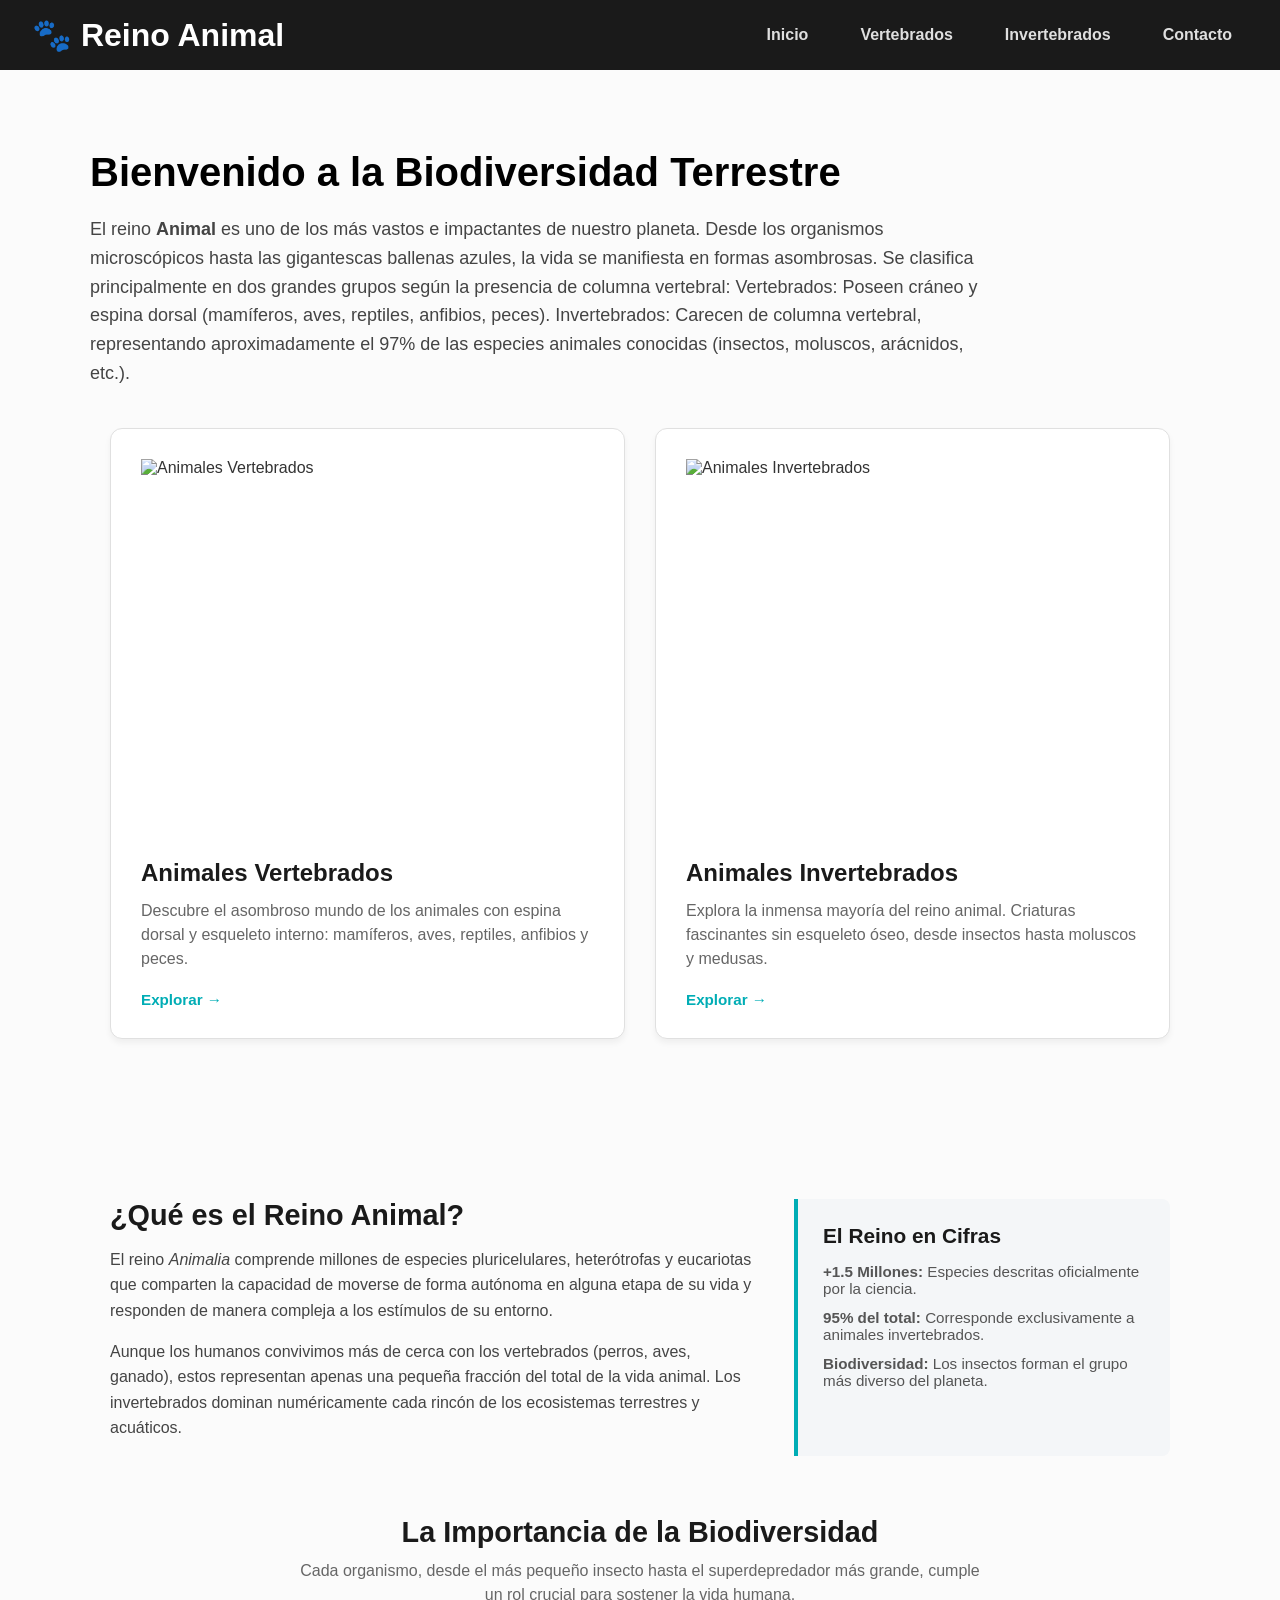
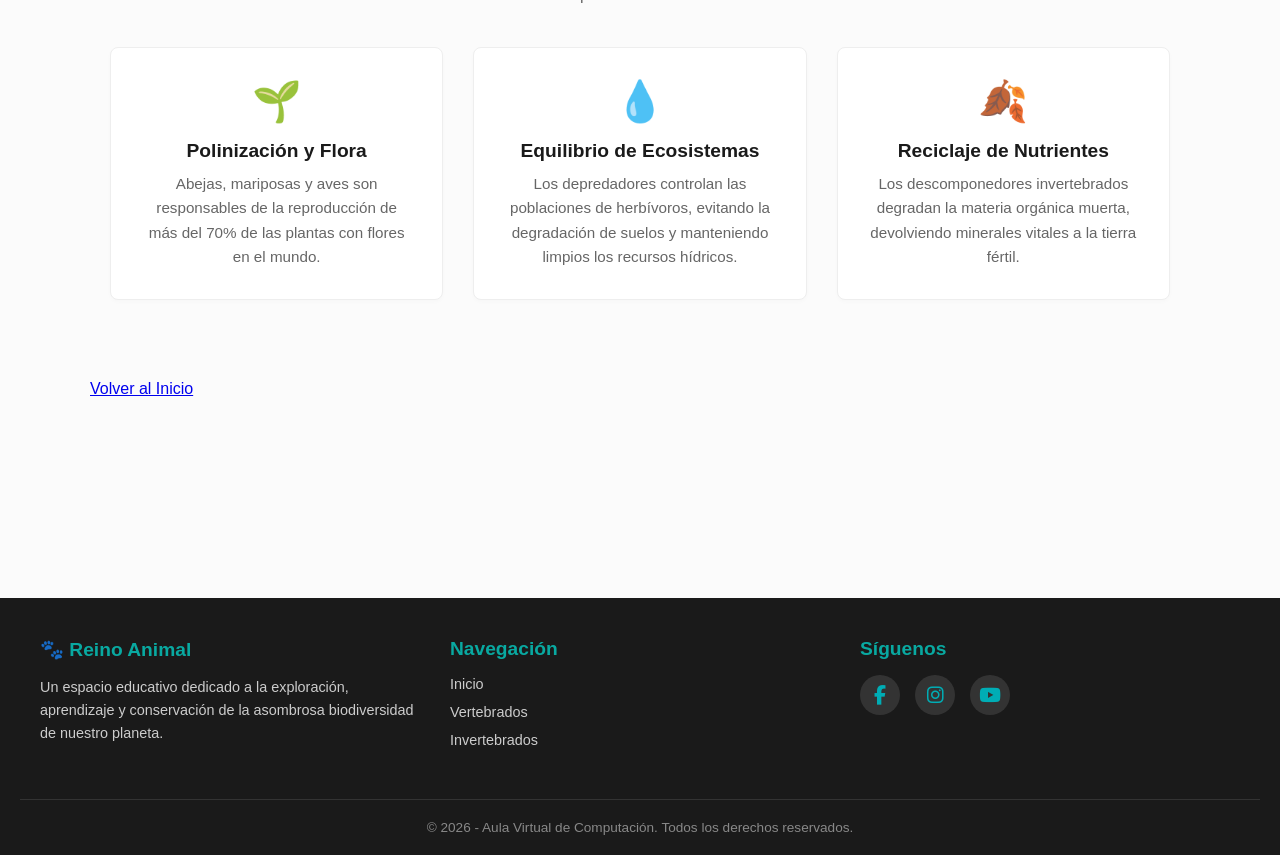
==== index.html @ ed81ebf7 "AnimalWeb done" ====
<!DOCTYPE html>
<html lang="es">
<head>
    <meta charset="UTF-8">
    <meta name="viewport" content="width=device-width, initial-scale=1.0">
    <title>Reino Animal - Inicio</title>
    <link rel="stylesheet" href="./css/styles.css">
    <link rel="stylesheet" href="https://cdnjs.cloudflare.com/ajax/libs/font-awesome/6.4.2/css/all.min.css">
    <link rel="icon" href="./icon/animal.png">
</head>
<body>

    <header>
        <div class="logo">
            <h1>🐾 Reino Animal</h1>
        </div>
        <nav>
            <ul class="nav-links">
                <li><a href="index.html" class="active">Inicio</a></li>
                <li><a href="vertebrados.html">Vertebrados</a></li>
                <li><a href="invertebrados.html">Invertebrados</a></li>
                <li><a href="contacto.html">Contacto</a></li>
            </ul>
        </nav>
    </header>

    <main>
        
        <section class="hero" id="index">
            <h2>Bienvenido a la Biodiversidad Terrestre</h2>
            <p>El reino <strong>Animal</strong> es uno de los más vastos e impactantes de nuestro planeta. Desde los organismos microscópicos hasta las gigantescas ballenas azules, la vida se manifiesta en formas asombrosas. Se clasifica principalmente en dos grandes grupos según la presencia de columna vertebral:

Vertebrados: Poseen cráneo y espina dorsal (mamíferos, aves, reptiles, anfibios, peces). 
Invertebrados: Carecen de columna vertebral, representando aproximadamente el 97% de las especies animales conocidas (insectos, moluscos, arácnidos, etc.). </p>
        </section>

        <section class="grid-container">
            <a href="vertebrados.html" class="card">
                <div class="card-content">
                    <img src="https://imgs.search.brave.com/_ILsyGdEmPkruqqXO8xOfXwnLP2t6zdFhFp_KWKB2XE/rs:fit:860:0:0:0/g:ce/aHR0cHM6Ly9zdGF0/aWMudmVjdGVlenku/Y29tL3N5c3RlbS9y/ZXNvdXJjZXMvdGh1/bWJuYWlscy8wNzcv/MTcxLzcxNi9zbWFs/bC9kb2dzLW9mLWRp/ZmZlcmVudC1icmVl/ZHMtb24tYS13aGl0/ZS1iYWNrZ3JvdW5k/LWZyZWUtcGhvdG8u/anBn" alt="Animales Vertebrados" class="card-image">
                    <h3>Animales Vertebrados</h3>
                    <p>Descubre el asombroso mundo de los animales con espina dorsal y esqueleto interno: mamíferos, aves, reptiles, anfibios y peces.</p>
                    <span class="card-btn">Explorar &rarr;</span>
                </div>
            </a>

            <a href="invertebrados.html" class="card">
                <div class="card-content">
                    <img src="https://imgs.search.brave.com/o3ZPYvVtrviV8y4clyNqETHTpah1r-XE-awm1dqXC7M/rs:fit:860:0:0:0/g:ce/aHR0cHM6Ly9jb250/ZW50Lm5hdGlvbmFs/Z2VvZ3JhcGhpYy5j/b20uZXMvbWVkaW8v/MjAyMi8xMi8xMi9t/ZWR1c2EtMV8xOGY3/MTg4Nl8yMjEyMTIx/NjA0MDJfMTI4MHg3/MjAuanBn" alt="Animales Invertebrados" class="card-image">
                    <h3>Animales Invertebrados</h3>
                    <p>Explora la inmensa mayoría del reino animal. Criaturas fascinantes sin esqueleto óseo, desde insectos hasta moluscos y medusas.</p>
                    <span class="card-btn">Explorar &rarr;</span>
                </div>
            </a>
        </section>

        <section class="info-section">
            <div class="info-container">
                <article class="info-text">
                    <h3>¿Qué es el Reino Animal?</h3>
                    <p>El reino <em>Animalia</em> comprende millones de especies pluricelulares, heterótrofas y eucariotas que comparten la capacidad de moverse de forma autónoma en alguna etapa de su vida y responden de manera compleja a los estímulos de su entorno.</p>
                    <p>Aunque los humanos convivimos más de cerca con los vertebrados (perros, aves, ganado), estos representan apenas una pequeña fracción del total de la vida animal. Los invertebrados dominan numéricamente cada rincón de los ecosistemas terrestres y acuáticos.</p>
                </article>
                
                <div class="stats-box">
                    <h4>El Reino en Cifras</h4>
                    <ul>
                        <li><strong>+1.5 Millones:</strong> Especies descritas oficialmente por la ciencia.</li>
                        <li><strong>95% del total:</strong> Corresponde exclusivamente a animales invertebrados.</li>
                        <li><strong>Biodiversidad:</strong> Los insectos forman el grupo más diverso del planeta.</li>
                    </ul>
                </div>
            </div>
        </section>

        <section class="features-section">
            <h3>La Importancia de la Biodiversidad</h3>
            <p class="section-subtitle">Cada organismo, desde el más pequeño insecto hasta el superdepredador más grande, cumple un rol crucial para sostener la vida humana.</p>
            
            <div class="features-grid">
                <div class="feature-item">
                    <span class="feature-icon">🌱</span>
                    <h5>Polinización y Flora</h5>
                    <p>Abejas, mariposas y aves son responsables de la reproducción de más del 70% de las plantas con flores en el mundo.</p>
                </div>
                
                <div class="feature-item">
                    <span class="feature-icon">💧</span>
                    <h5>Equilibrio de Ecosistemas</h5>
                    <p>Los depredadores controlan las poblaciones de herbívoros, evitando la degradación de suelos y manteniendo limpios los recursos hídricos.</p>
                </div>
                
                <div class="feature-item">
                    <span class="feature-icon">🍂</span>
                    <h5>Reciclaje de Nutrientes</h5>
                    <p>Los descomponedores invertebrados degradan la materia orgánica muerta, devolviendo minerales vitales a la tierra fértil.</p>
                </div>
            </div>
        </section>
            <a href="#index" class="btn-volver">Volver al Inicio</a>

    </main>

   <footer class="main-footer">
    <div class="footer-container">
        
        <div class="footer-column">
            <h3>🐾 Reino Animal</h3>
            <p>Un espacio educativo dedicado a la exploración, aprendizaje y conservación de la asombrosa biodiversidad de nuestro planeta.</p>
        </div>

        <div class="footer-column">
            <h3>Navegación</h3>
            <ul>
                <li><a href="index.html">Inicio</a></li>
                <li><a href="vertebrados.html">Vertebrados</a></li>
                <li><a href="invertebrados.html">Invertebrados</a></li>
            </ul>
        </div>

        <div class="footer-column">
            <h3>Síguenos</h3>
            <div class="social-links">
                <a href="#" class="social-icon facebook" title="Facebook"><i class="fab fa-facebook-f"></i></a>
                <a href="#" class="social-icon instagram" title="Instagram"><i class="fab fa-instagram"></i></a>
                <a href="#" class="social-icon youtube" title="YouTube"><i class="fab fa-youtube"></i></a>
                <!-- <a href="#" class="social-icon contacto" title="Contacto Técnico"><i class="fas fa-envelope"></i></a> -->
            </div>
        </div>

    </div>

    <div class="footer-bottom">
        <p>&copy; 2026 - Aula Virtual de Computación. Todos los derechos reservados.</p>
    </div>
</footer>

</body>
</html>
---- css/styles.css ----
* {
    margin: 0;
    padding: 0;
    box-sizing: border-box;
    font-family: 'Segoe UI', Tahoma, Geneva, Verdana, sans-serif;
    scroll-behavior: smooth;
}
body{
    display: flex;
    background-color: #fbfbfb;
    flex-direction: column;
    min-height: 100vh;
    margin: 0;
}
main{
    /* padding: 20px; */
    max-width: 100%;
    margin: 0 auto;
    flex-grow: 1;
    padding-bottom: 200px;
}

header {
    background-color: #1a1a1a;
    color: #ffffff;
    padding: 1rem 2rem;
    display: flex; 
    justify-content: space-between;
    align-items: center; 
    position: sticky;
    top: 0;
    z-index: 1000;
}

.nav-links {
    list-style: none;
    display: flex;
    gap: 20px; 
}

.nav-links a {
    color: #dfdfdf;
    text-decoration: none;
    font-weight: 600;
    padding: 8px 16px;
    border-radius: 4px;
    transition: all 0.4s ease; 
}
.nav-links a:hover {
    /* background-color: #00adb5; */
    color: #05b8d3b2;
}
.hero h2{
    /* background-color: red; */
    font-size: 40px;
    padding-top: 80px;
    padding-bottom: 20px;
}
.hero p{
    font-size: 18px;
    color: #444444;
    line-height: 1.6;
    max-width: 900px;
}
.contacto{
    /* background-color: red; */
    /* margin: 0 auto; */
    padding-top: 30px;
    align-items: center;
    justify-content: center;
    text-align: center;
    max-width: 500px;
    margin: auto;
}
.contacto p{
    font-size: 18px;
    color: #444444;
    line-height: 1.6;
    max-width: 700px;
    margin: 20px auto;
}

.social-links {
    display: flex;
    gap: 15px;
}

.social-links a {
    color: #00adb5;
    text-decoration: none;
}

.grid-container {
    max-width: 1100px;
    margin: 40px auto;
    padding: 0 20px;
    display: grid;
    grid-template-columns: repeat(auto-fit, minmax(300px, 2fr));
    gap: 30px; 
}

.card {
    background-color: #ffffff;
    border-radius: 12px;
    text-decoration: none; 
    color: #333333;
    border: 1px solid #e0e0e0;
    overflow: hidden;
    box-shadow: 0 4px 6px rgba(0, 0, 0, 0.05);
    transition: transform 0.3s ease, box-shadow 0.3s ease, border-color 0.3s ease;
}

.card-content {
    padding: 30px;
    display: flex;
    flex-direction: column;
    height: 100%;
}

.card-icon {
    font-size: 3rem;
    margin-bottom: 15px;
}

.card h3 {
    font-size: 1.5rem;
    color: #1a1a1a;
    margin-bottom: 12px;
}

.card p {
    font-size: 1rem;
    color: #666666;
    line-height: 1.5;
    flex-grow: 1; 
    margin-bottom: 20px;
}

.card-btn {
    align-self: flex-start;
    color: #00adb5;
    font-weight: 600;
    font-size: 0.95rem;
    transition: color 0.2s ease;
}


.card:hover {
    transform: translateY(-5px) scale(1.03);
    box-shadow: 0 12px 20px rgba(0, 0, 0, 0.15);
    border-color: #00adb5;
}

.card:hover .card-btn {
    color: #007a80;
}
.card-image{
    width: 100%;
    height: 400px;
    object-fit: cover;
    /* border-bottom: 1px solid #e0e0e0;  */
    padding-bottom: 20px;
}

.info-section {
    max-width: 1100px;
    margin: 60px auto;
    padding: 0 20px;
}

.info-container {
    padding-top: 100px;
    display: flex;
    gap: 40px;
    flex-wrap: wrap; 
}

.info-text {
    flex: 2; 
    min-width: 300px;
}

.info-text h3 {
    font-size: 1.8rem;
    color: #1a1a1a;
    margin-bottom: 15px;
}

.info-text p {
    color: #444444;
    line-height: 1.6;
    margin-bottom: 15px;
}

.stats-box {
    flex: 1; 
    background-color: #f4f6f8;
    border-left: 4px solid #00adb5;
    padding: 25px;
    border-radius: 0 8px 8px 0;
    min-width: 250px;
}

.stats-box h4 {
    font-size: 1.3rem;
    color: #1a1a1a;
    margin-bottom: 15px;
}

.stats-box ul {
    list-style: none;
}

.stats-box li {
    margin-bottom: 12px;
    color: #555555;
    font-size: 0.95rem;
}

.features-section {
    max-width: 1100px;
    margin: 60px auto 80px auto;
    padding: 0 20px;
    text-align: center;
}

.features-section h3 {
    font-size: 1.8rem;
    color: #1a1a1a;
    margin-bottom: 10px;
}

.section-subtitle {
    color: #666666;
    max-width: 700px;
    margin: 0 auto 40px auto;
    line-height: 1.5;
}

.features-grid {
    display: grid;
    grid-template-columns: repeat(auto-fit, minmax(280px, 1fr));
    gap: 30px;
}

.feature-item {
    background-color: #ffffff;
    padding: 30px;
    border-radius: 8px;
    border: 1px solid #eeeeee;
    box-shadow: 0 2px 4px rgba(0,0,0,0.02);
}

.feature-icon {
    font-size: 2.5rem;
    display: inline-block;
    margin-bottom: 15px;
}

.feature-item h5 {
    font-size: 1.2rem;
    color: #1a1a1a;
    margin-bottom: 10px;
}

.feature-item p {
    font-size: 0.95rem;
    color: #666666;
    line-height: 1.6;
}
.card-animal {
    cursor: pointer;
    background-color: #ffffff;
    border-radius: 12px;
    text-decoration: none; 
    color: #333333;
    border: 1px solid #e0e0e0;
    /* overflow: hidden; */
    height: 400px;
    width: 100%;
    box-shadow: 0 4px 6px rgba(0, 0, 0, 0.05);
    transition: transform 0.3s ease, box-shadow 0.3s ease, border-color 0.3s ease;
}
.card-animal:hover {
    transform: translateY(-5px) scale(1.03);
    box-shadow: 0 12px 20px rgba(0, 0, 0, 0.15);
    border-color: #00adb5;
}
.card-animal img{
    border-radius: 10px;
    max-height: 250px;
    object-fit: cover;
    object-position: center;
}




.form-container {
    max-width: 800px;
    min-width: 500px;
    margin: 40px auto;
    padding: 0 20px;
    padding-bottom: 100px;
}

.contact-form {
    background-color: #ffffff;
    padding: 30px;
    border-radius: 8px;
    box-shadow: 0 4px 15px rgba(0, 0, 0, 0.1); 
}


.form-group {
    margin-bottom: 20px;
    display: flex;
    flex-direction: column; /* Hace que la etiqueta quede ARRIBA del campo */
}

.form-group label {
    font-weight: bold;
    margin-bottom: 8px;
    color: #333333;
    font-size: 0.95rem;
}

.form-group input,
.form-group textarea {
    padding: 12px;
    border: 1px solid #ccc;
    border-radius: 4px;
    font-size: 1rem;
    font-family: inherit;
    transition: border-color 0.3s ease, box-shadow 0.3s ease;
}

.form-group input:focus,
.form-group textarea:focus {
    outline: none;
    border-color: #4caf50; 
    box-shadow: 0 0 5px rgba(76, 175, 80, 0.3);
}


.form-group textarea {
    resize: vertical; 
}

.btn-submit {
    background-color: #3aaca7;
    color: white;
    padding: 12px 20px;
    border: none;
    border-radius: 4px;
    font-size: 1rem;
    font-weight: bold;
    cursor: pointer;
    width: 100%; 
    transition: background-color 0.3s ease, transform 0.1s ease;
}

.btn-submit:hover {
    background-color: #45a049;
}

/* Pequeño efecto de pulsacion */
.btn-submit:active {
    transform: scale(0.98);
}

.main-footer {
    background-color: #1a1a1a; 
    color: #ffffff;
    padding: 40px 20px 20px 20px;
    font-family: sans-serif;
}

.footer-container {
    max-width: 1200px;
    margin: 0 auto;
    display: flex;
    flex-wrap: wrap;
    justify-content: space-between;
    gap: 30px;
}
.footer-column {
    flex: 1;
    min-width: 250px; 
}

.footer-column h3 {
    color: #09a9a1; 
    margin-bottom: 15px;
    font-size: 1.2rem;
}

.footer-column p {
    font-size: 0.9rem;
    line-height: 1.6;
    color: #cccccc;
}

.footer-column ul {
    list-style: none;
    padding: 0;
}

.footer-column ul li {
    margin-bottom: 10px;
}

.footer-column ul li a {
    color: #cccccc;
    text-decoration: none;
    font-size: 0.9rem;
    transition: color 0.3s ease;
}

.footer-column ul li a:hover {
    color: #8f958f;
}
.social-links {
    display: flex;
    gap: 15px;
    margin-top: 10px;
}

.social-icon {
    display: flex;
    align-items: center;
    justify-content: center;
    width: 40px;
    height: 40px;
    border-radius: 50%; 
    background-color: #333333;
    color: transparent;
    font-size: 1.2rem;
    text-decoration: none;
    transition: all 0.3s ease;
}

.social-icon.facebook:hover {color:white; background-color: #1877f2; transform: translateY(-3px); }
.social-icon.instagram:hover {color:white;   background-color: #e1306c; transform: translateY(-3px); }
.social-icon.youtube:hover {color:red;  transform: translateY(-3px); }
.social-icon.contacto:hover {color:white; background-color: #4caf50; transform: translateY(-3px); }


.footer-bottom {
    text-align: center;
    margin-top: 40px;
    padding-top: 20px;
    border-top: 1px solid #333333; 
    font-size: 0.85rem;
    color: #888888;
}
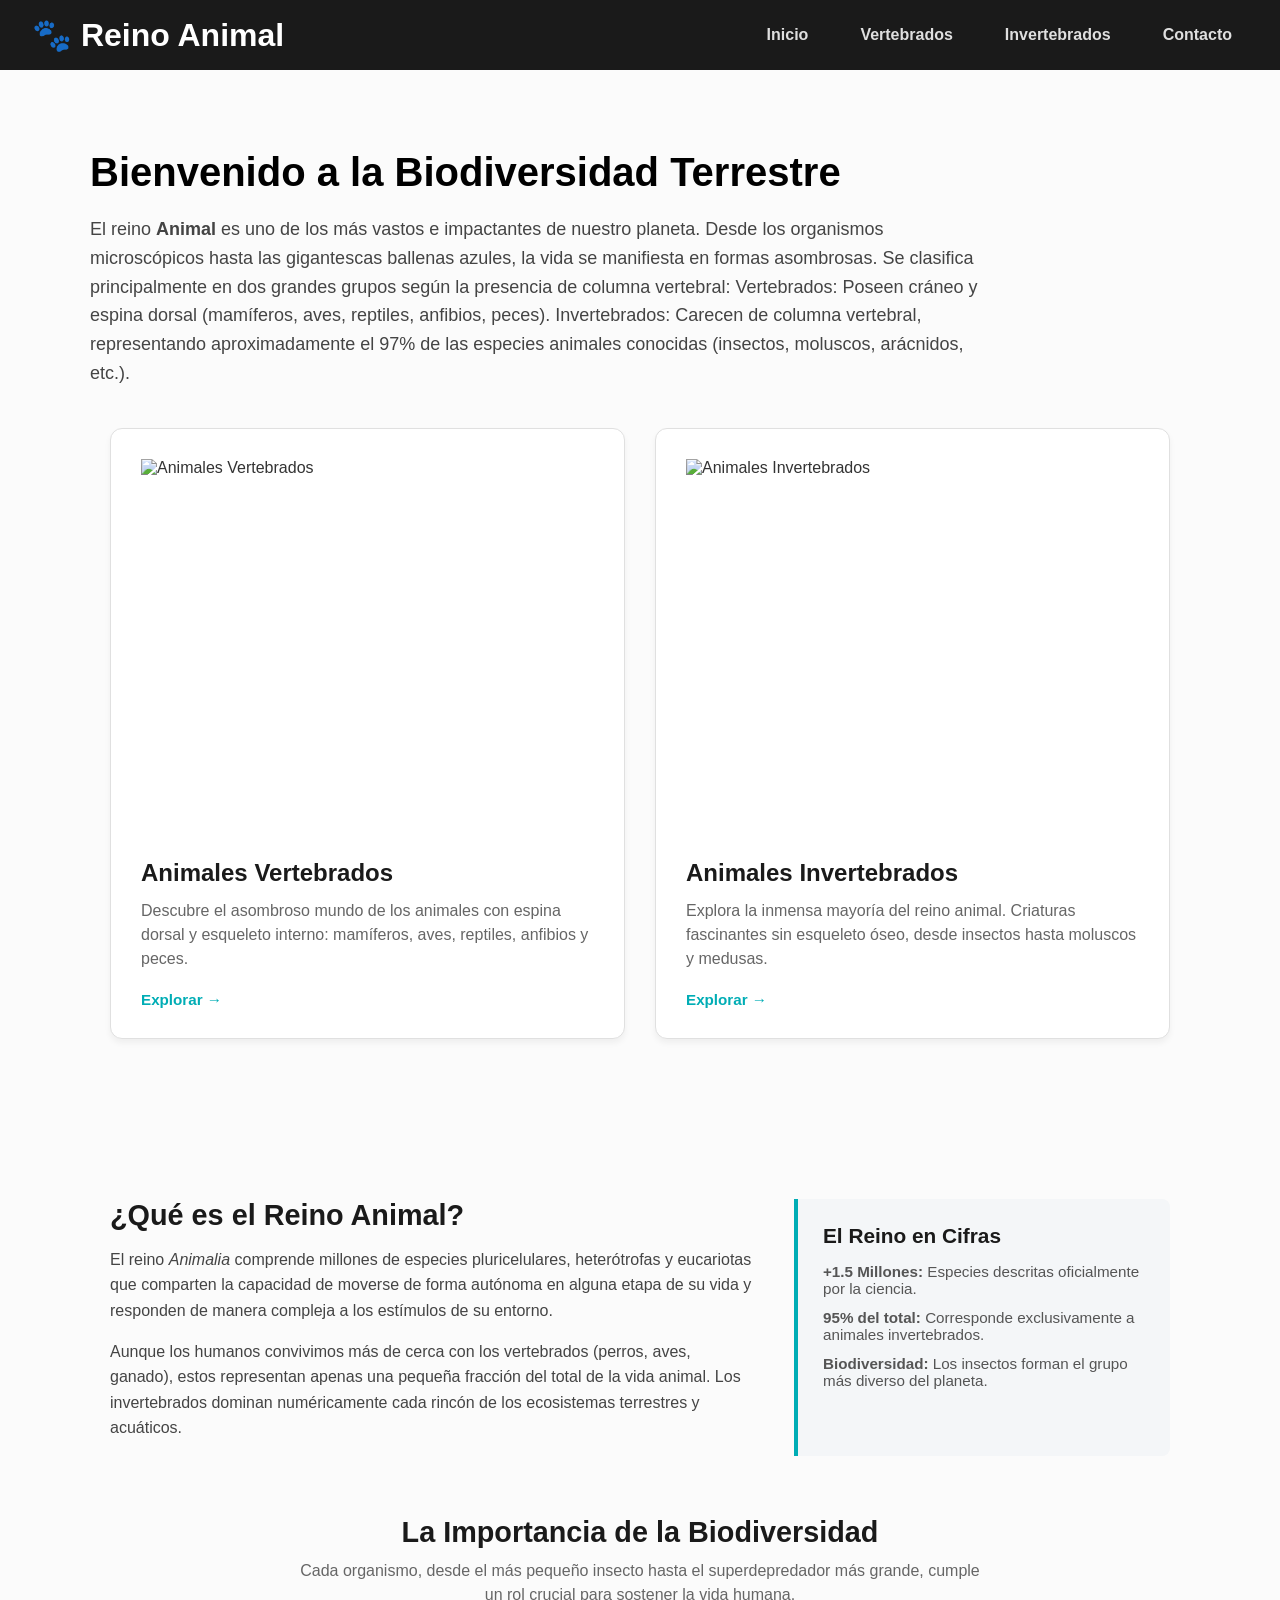
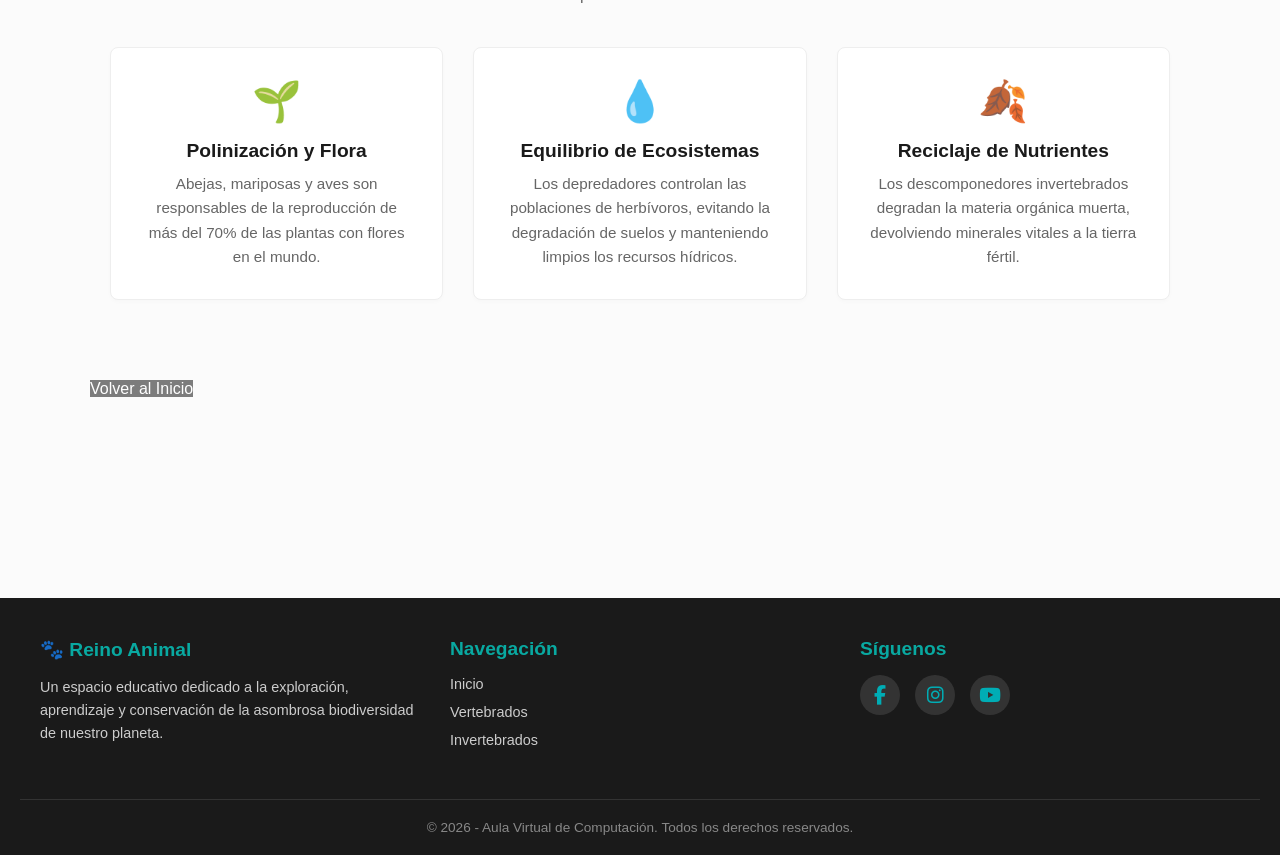
==== commit f5f3405c: "Update index.html" ====
--- a/index.html
+++ b/index.html
@@ -3,7 +3,7 @@
 <head>
     <meta charset="UTF-8">
     <meta name="viewport" content="width=device-width, initial-scale=1.0">
-    <title>Reino Animal - Inicio</title>
+    <title>Reino Animal</title>
     <link rel="stylesheet" href="./css/styles.css">
     <link rel="stylesheet" href="https://cdnjs.cloudflare.com/ajax/libs/font-awesome/6.4.2/css/all.min.css">
     <link rel="icon" href="./icon/animal.png">
--- a/css/styles.css
+++ b/css/styles.css
@@ -453,4 +453,72 @@
     border-top: 1px solid #333333; 
     font-size: 0.85rem;
     color: #888888;
+}
+.btn-volver{
+    text-decoration:none;
+    color: white;
+    background-color:rgba(31, 30, 30, 0.573);
+}
+
+@media (max-width: 768px) {
+    header {
+        flex-direction: column;
+        gap: 15px;
+        text-align: center;
+        padding: 1.5rem 1rem;
+    }
+
+    .nav-links {
+        flex-wrap: wrap;
+        justify-content: center;
+        gap: 10px;
+    }
+
+    .nav-links a {
+        padding: 6px 12px;
+        font-size: 0.9rem;
+    }
+
+    .hero {
+        padding: 0 20px;
+    }
+
+    .hero h2 {
+        font-size: 30px;
+        padding-top: 40px;
+    }
+
+    .hero p {
+        font-size: 16px;
+    }
+
+    .info-container {
+        padding-top: 40px;
+        flex-direction: column;
+        gap: 25px;
+    }
+
+    .form-container {
+        min-width: 100%;
+        margin: 20px auto;
+    }
+}
+
+@media (max-width: 480px) {
+    .grid-container {
+        grid-template-columns: 1fr;
+        padding: 0 15px;
+    }
+
+    .card-animal {
+        height: auto;
+    }
+
+    .card-image {
+        height: 250px;
+    }
+
+    .contact-form {
+        padding: 20px 15px;
+    }
 }
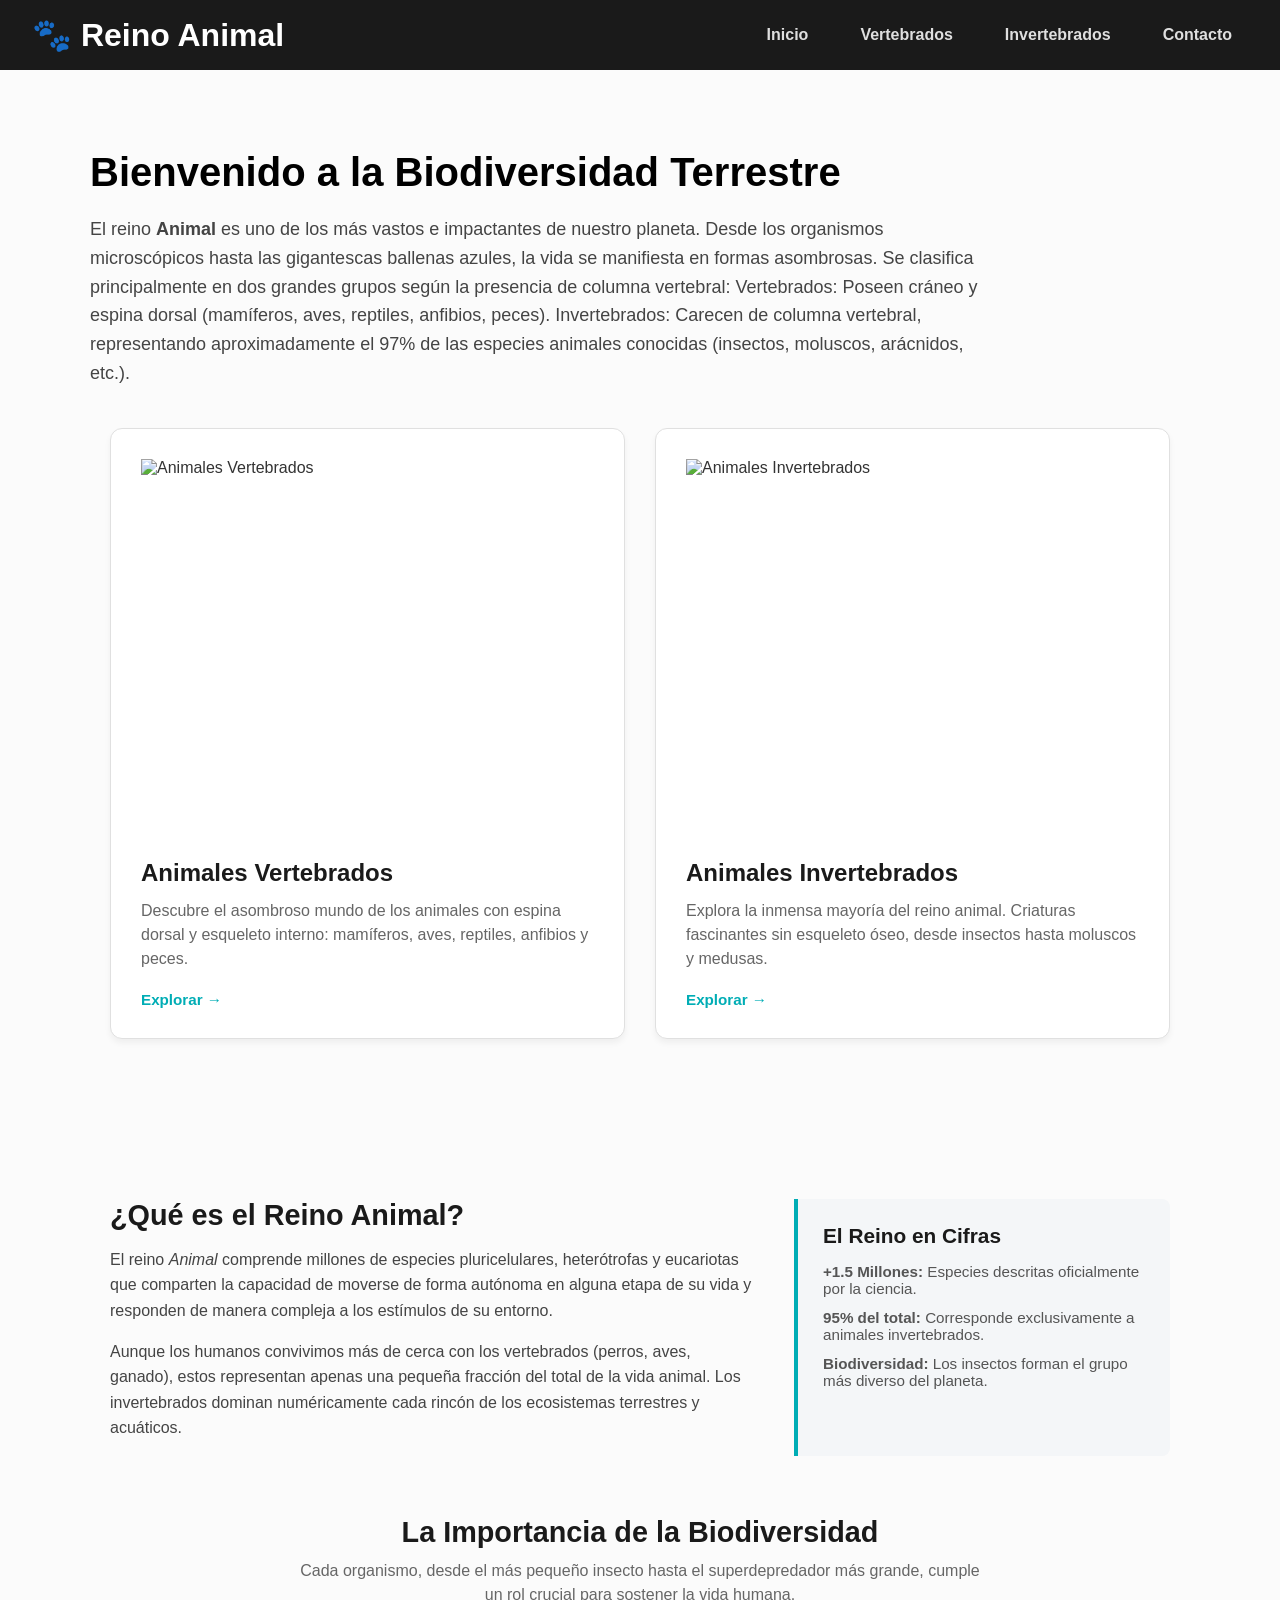
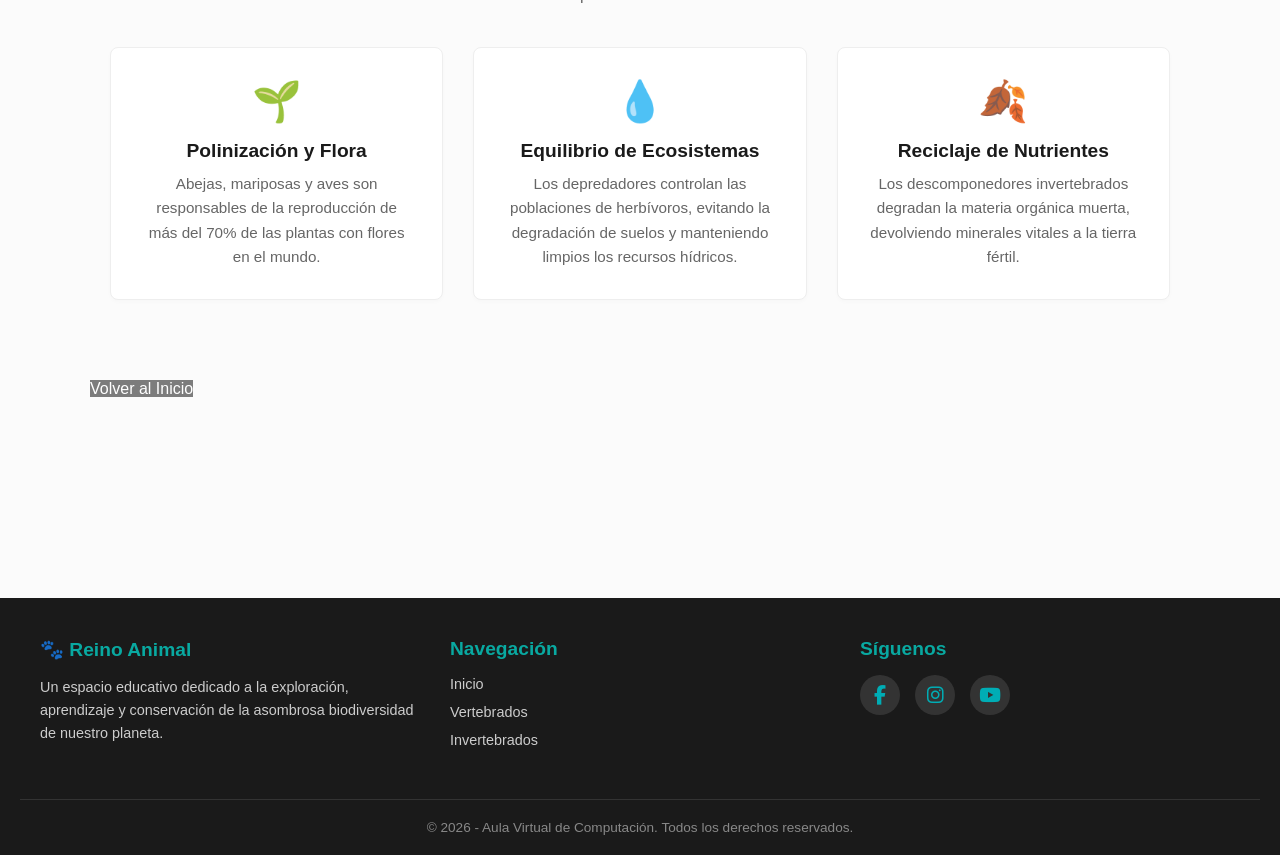
==== commit 34cce74a: "Update index.html" ====
--- a/index.html
+++ b/index.html
@@ -58,7 +58,7 @@
             <div class="info-container">
                 <article class="info-text">
                     <h3>¿Qué es el Reino Animal?</h3>
-                    <p>El reino <em>Animalia</em> comprende millones de especies pluricelulares, heterótrofas y eucariotas que comparten la capacidad de moverse de forma autónoma en alguna etapa de su vida y responden de manera compleja a los estímulos de su entorno.</p>
+                    <p>El reino <em>Animal</em> comprende millones de especies pluricelulares, heterótrofas y eucariotas que comparten la capacidad de moverse de forma autónoma en alguna etapa de su vida y responden de manera compleja a los estímulos de su entorno.</p>
                     <p>Aunque los humanos convivimos más de cerca con los vertebrados (perros, aves, ganado), estos representan apenas una pequeña fracción del total de la vida animal. Los invertebrados dominan numéricamente cada rincón de los ecosistemas terrestres y acuáticos.</p>
                 </article>
                 
